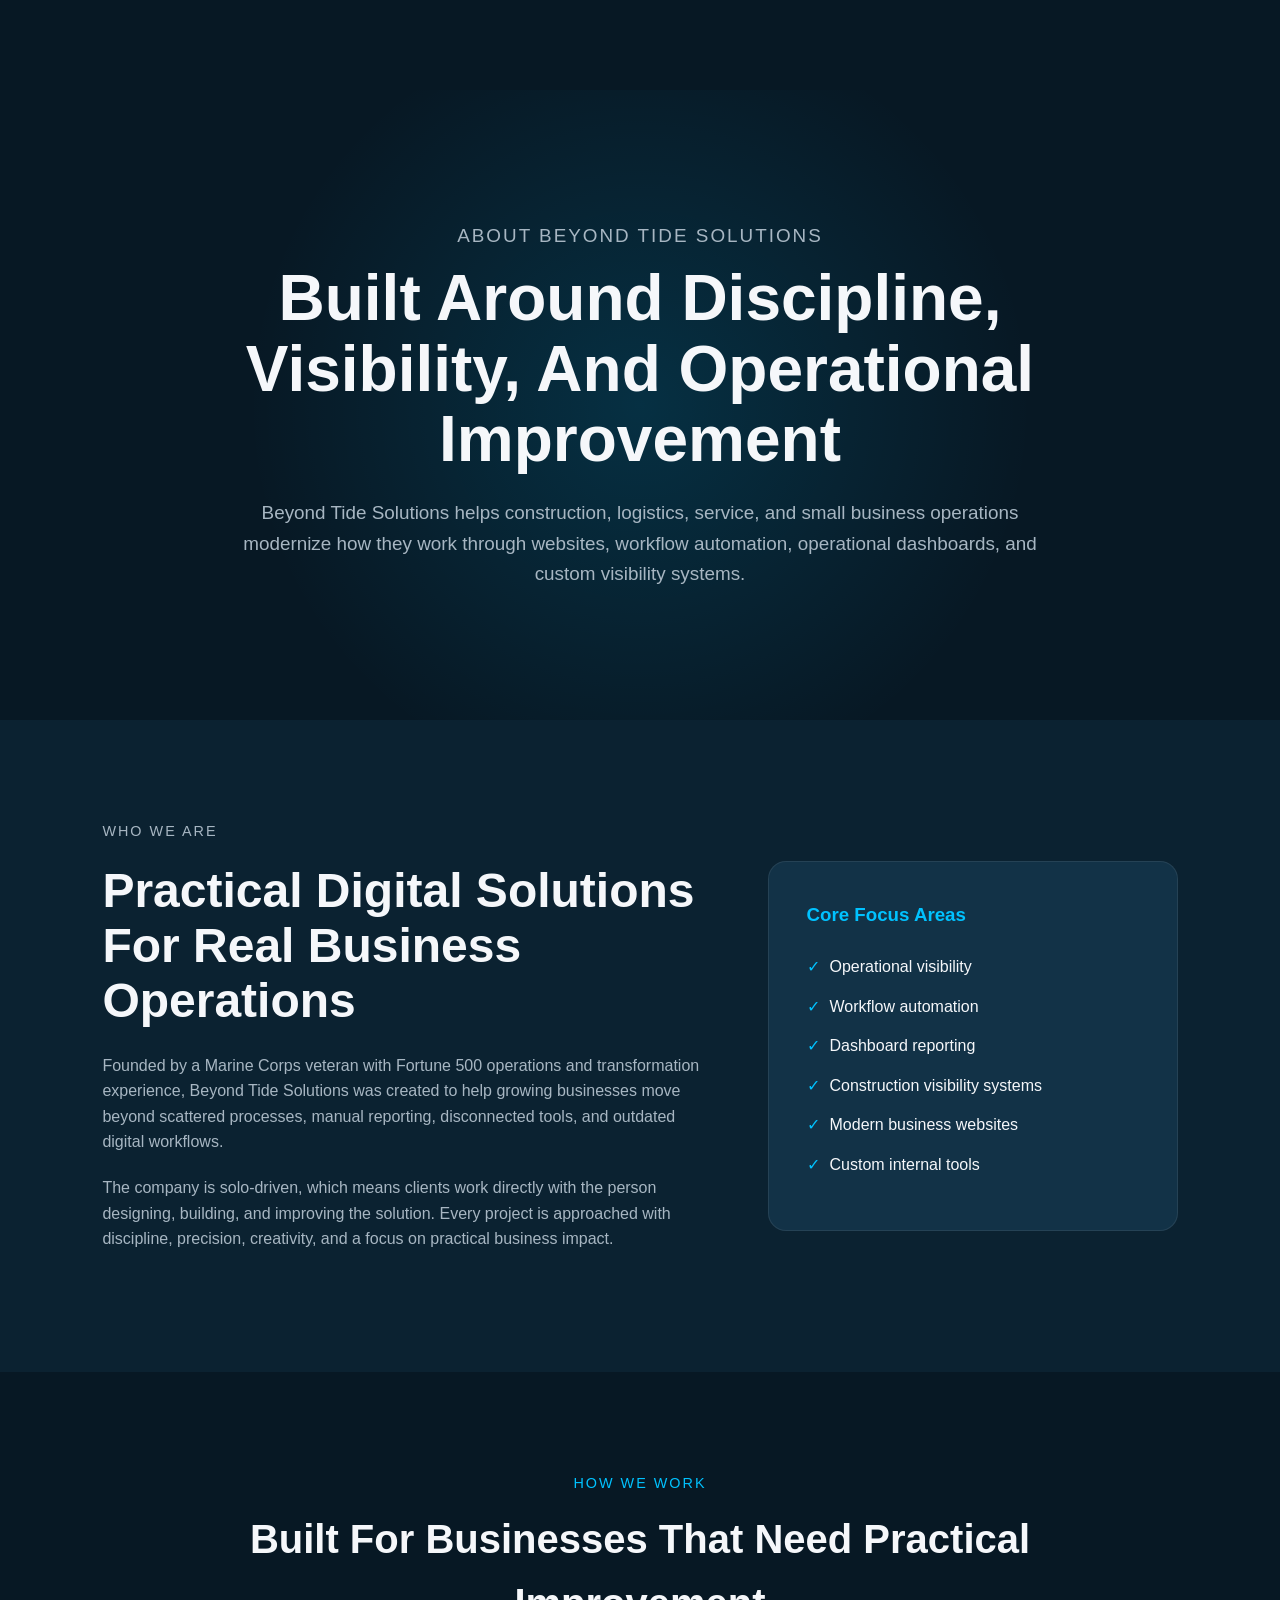
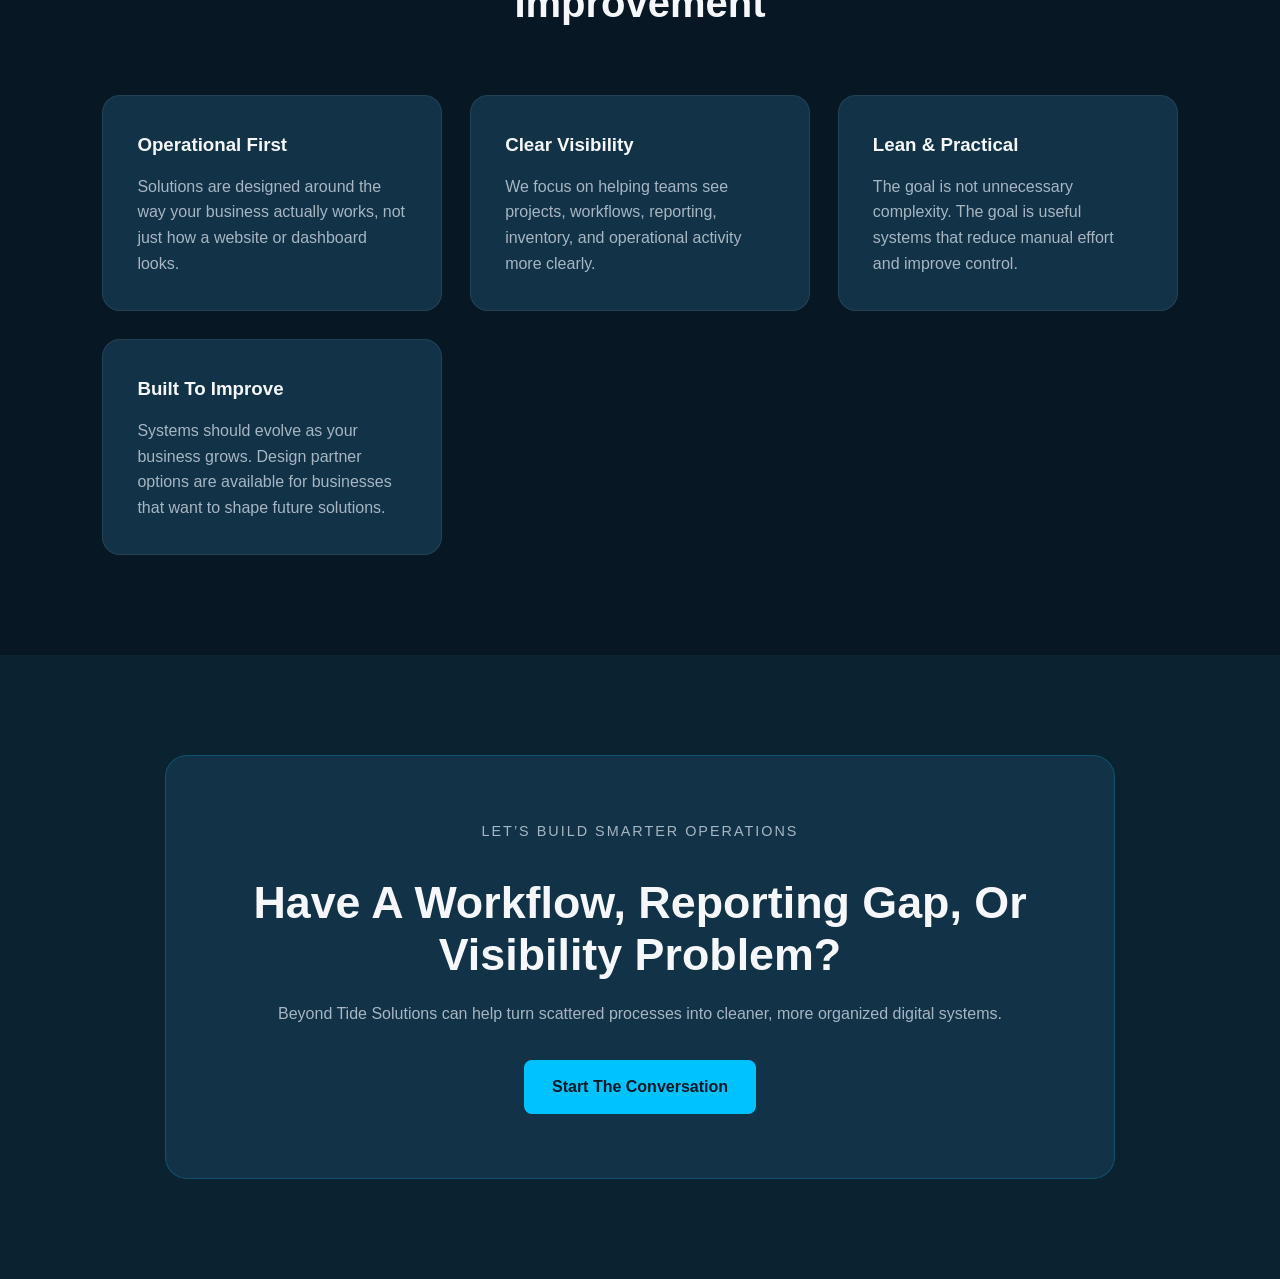
==== about/index.html @ f4d47378 "BTS rebranding" ====
<!DOCTYPE html>
<html lang="en">
<head>
  <meta charset="UTF-8" />
  <meta name="viewport" content="width=device-width, initial-scale=1.0" />

  <title>About | Beyond Tide Solutions</title>

  <link rel="stylesheet" href="../assets/css/global.css">
  <link rel="stylesheet" href="../assets/css/about.css">
</head>
<body>

  <div id="header"></div>

  <main>

    <section class="about-hero">
      <div class="about-hero-content">
        <p class="section-tag">About Beyond Tide Solutions</p>

        <h1>Built Around Discipline, Visibility, And Operational Improvement</h1>

        <p>
          Beyond Tide Solutions helps construction, logistics, service, and small business operations
          modernize how they work through websites, workflow automation, operational dashboards,
          and custom visibility systems.
        </p>
      </div>
    </section>

    <section class="who-section">
      <div class="who-container">

        <div class="who-text">
          <p class="section-tag">Who We Are</p>

          <h2>Practical Digital Solutions For Real Business Operations</h2>

          <p>
            Founded by a Marine Corps veteran with Fortune 500 operations and transformation experience,
            Beyond Tide Solutions was created to help growing businesses move beyond scattered processes,
            manual reporting, disconnected tools, and outdated digital workflows.
          </p>

          <p>
            The company is solo-driven, which means clients work directly with the person designing,
            building, and improving the solution. Every project is approached with discipline, precision,
            creativity, and a focus on practical business impact.
          </p>
        </div>

        <div class="who-card">
          <h3>Core Focus Areas</h3>

          <ul>
            <li>Operational visibility</li>
            <li>Workflow automation</li>
            <li>Dashboard reporting</li>
            <li>Construction visibility systems</li>
            <li>Modern business websites</li>
            <li>Custom internal tools</li>
          </ul>
        </div>

      </div>
    </section>

    <section class="values-section">
      <div class="section-header">
        <p class="section-tag">How We Work</p>
        <h2>Built For Businesses That Need Practical Improvement</h2>
      </div>

      <div class="values-grid">

        <div class="value-card">
          <h3>Operational First</h3>
          <p>
            Solutions are designed around the way your business actually works,
            not just how a website or dashboard looks.
          </p>
        </div>

        <div class="value-card">
          <h3>Clear Visibility</h3>
          <p>
            We focus on helping teams see projects, workflows, reporting,
            inventory, and operational activity more clearly.
          </p>
        </div>

        <div class="value-card">
          <h3>Lean & Practical</h3>
          <p>
            The goal is not unnecessary complexity. The goal is useful systems
            that reduce manual effort and improve control.
          </p>
        </div>

        <div class="value-card">
          <h3>Built To Improve</h3>
          <p>
            Systems should evolve as your business grows. Design partner options
            are available for businesses that want to shape future solutions.
          </p>
        </div>

      </div>
    </section>

    <section class="about-cta">
      <div class="cta-box">
        <p class="section-tag">Let’s Build Smarter Operations</p>

        <h2>Have A Workflow, Reporting Gap, Or Visibility Problem?</h2>

        <p>
          Beyond Tide Solutions can help turn scattered processes into cleaner,
          more organized digital systems.
        </p>

        <a href="../contact/" class="primary-btn">Start The Conversation</a>
      </div>
    </section>

  </main>

  <div id="footer"></div>

  <script src="../assets/js/main.js"></script>
  <script src="../assets/js/about.js"></script>

</body>
</html>
---- assets/css/global.css ----
* {
  margin: 0;
  padding: 0;
  box-sizing: border-box;
}

html {
  scroll-behavior: smooth;
}

body {
  font-family: Arial, Helvetica, sans-serif;
  background-color: #071824;
  color: #F5F7FA;
  line-height: 1.6;
}

a {
  text-decoration: none;
}

section {
  padding: 100px 8%;
}

.section-header {
  text-align: center;
  margin-bottom: 60px;
}

.section-tag {
  color: #00C2FF;
  font-size: 0.9rem;
  letter-spacing: 2px;
  text-transform: uppercase;
  margin-bottom: 12px;
}

.section-header h2 {
  font-size: 2.5rem;
  max-width: 800px;
  margin: auto;
}

.primary-btn {
  display: inline-block;
  background-color: #00C2FF;
  color: #071824;
  padding: 14px 28px;
  border-radius: 8px;
  font-weight: bold;
  transition: 0.3s ease;
}

.primary-btn:hover {
  transform: translateY(-2px);
}

.secondary-btn {
  display: inline-block;
  border: 1px solid #00C2FF;
  color: #00C2FF;
  padding: 14px 28px;
  border-radius: 8px;
  transition: 0.3s ease;
}

.secondary-btn:hover {
  background-color: rgba(0, 194, 255, 0.1);
}






/* =========================
   HEADER
========================= */

.site-header {
  position: fixed;
  top: 0;
  left: 0;

  width: 100%;

  z-index: 1000;

  background: rgba(7, 24, 36, 0.82);

  backdrop-filter: blur(12px);

  border-bottom: 1px solid rgba(255,255,255,0.06);
}

.header-container {
  width: 100%;
  max-width: 1450px;

  margin: auto;

  padding: 18px 5%;

  display: flex;
  justify-content: space-between;
  align-items: center;
}

/* LOGO */

.logo-section {
  display: flex;
  align-items: center;
  gap: 14px;

  color: #F5F7FA;
}

.logo-icon {
  width: 48px;
  height: 48px;

  border-radius: 12px;

  background: linear-gradient(
    135deg,
    #00C2FF,
    #123247
  );

  display: flex;
  align-items: center;
  justify-content: center;

  font-weight: bold;
  font-size: 1rem;

  color: white;
}

.logo-text {
  display: flex;
  flex-direction: column;
}

.logo-title {
  font-size: 1.2rem;
  font-weight: 700;
}

.logo-subtitle {
  font-size: 0.78rem;
  color: #A7B6C2;
  margin-top: 2px;
}

/* NAV */

.main-nav {
  display: flex;
  align-items: center;
  gap: 34px;
}

.main-nav a {
  color: #F5F7FA;

  font-size: 0.95rem;
  font-weight: 500;

  position: relative;

  transition: 0.3s ease;
}

.main-nav a:hover {
  color: #00C2FF;
}

.main-nav a::after {
  content: "";

  position: absolute;
  left: 0;
  bottom: -6px;

  width: 0%;
  height: 2px;

  background-color: #00C2FF;

  transition: 0.3s ease;
}

.main-nav a:hover::after {
  width: 100%;
}

/* MOBILE */

.mobile-menu-btn {
  display: none;

  background: none;
  border: none;

  color: white;

  font-size: 2rem;
  cursor: pointer;
}

/* SPACING FIX FOR FIXED HEADER */

body {
  padding-top: 90px;
}

/* =========================
   MOBILE
========================= */

@media (max-width: 900px) {

  .mobile-menu-btn {
    display: block;
  }

  .main-nav {

    position: absolute;

    top: 100%;
    left: 0;

    width: 100%;

    background-color: #071824;

    flex-direction: column;

    padding: 30px 0;

    gap: 24px;

    display: none;
  }

  .main-nav.active {
    display: flex;
  }

  .logo-subtitle {
    display: none;
  }

}

/* =========================
   DROPDOWN
========================= */

.dropdown {
  position: relative;
  display: flex;
  align-items: center;

  height: 100%;
}

.dropdown-btn {
  background: none;
  border: none;

  color: #F5F7FA;

  font-size: 0.95rem;
  font-weight: 500;

  cursor: pointer;

  transition: 0.3s ease;

  padding: 10px 0;
}

.dropdown-btn:hover {
  color: #00C2FF;
}

/* Invisible hover bridge */
.dropdown::after {
  content: "";

  position: absolute;

  top: 100%;
  left: 0;

  width: 100%;
  height: 20px;
}

.dropdown-content {

  position: absolute;

  top: calc(100% + 12px);
  left: 0;

  min-width: 280px;

  background-color: #0B2231;

  border: 1px solid rgba(255,255,255,0.08);

  border-radius: 12px;

  padding: 12px 0;

  display: flex;
  flex-direction: column;

  box-shadow:
    0 10px 30px rgba(0,0,0,0.35);

  overflow: hidden;

  z-index: 999;

  opacity: 0;
  visibility: hidden;

  transform: translateY(10px);

  transition:
    opacity 0.25s ease,
    transform 0.25s ease,
    visibility 0.25s ease;
}

.dropdown-content a {

  padding: 14px 20px;

  color: #F5F7FA;

  transition: 0.3s ease;
}

.dropdown-content a:hover {
  background-color: rgba(0,194,255,0.08);
  color: #00C2FF;
}

/* SHOW DROPDOWN */

.dropdown:hover .dropdown-content {

  opacity: 1;
  visibility: visible;

  transform: translateY(0);
}





/* =========================
   FOOTER
========================= */

.site-footer {

  background-color: #05131D;

  border-top: 1px solid rgba(255,255,255,0.06);

  margin-top: 100px;
}

.footer-container {

  max-width: 1450px;

  margin: auto;

  padding: 80px 5% 50px;

  display: grid;
  grid-template-columns: 2fr 1fr 1fr;

  gap: 60px;
}

/* LOGO */

.footer-logo {
  display: flex;
  align-items: center;
  gap: 16px;

  margin-bottom: 24px;
}

.footer-logo-icon {

  width: 54px;
  height: 54px;

  border-radius: 14px;

  background: linear-gradient(
    135deg,
    #00C2FF,
    #123247
  );

  display: flex;
  align-items: center;
  justify-content: center;

  font-weight: bold;

  color: white;
}

.footer-logo h3 {
  margin-bottom: 4px;
}

.footer-logo p {
  color: #A7B6C2;
  font-size: 0.9rem;
}

.footer-description {

  color: #A7B6C2;

  max-width: 450px;

  line-height: 1.8;
}

/* FOOTER LINKS */

.footer-column h4 {

  margin-bottom: 24px;

  color: #F5F7FA;
}

.footer-links {
  list-style: none;
}

.footer-links li {
  margin-bottom: 16px;
}

.footer-links a {

  color: #A7B6C2;

  transition: 0.3s ease;
}

.footer-links a:hover {
  color: #00C2FF;
}

/* BOTTOM */

.footer-bottom {

  border-top: 1px solid rgba(255,255,255,0.06);

  padding: 24px 5%;

  text-align: center;
}

.footer-bottom p {
  color: #6F8797;
  font-size: 0.9rem;
}

/* MOBILE */

@media (max-width: 900px) {

  .footer-container {

    grid-template-columns: 1fr;

    gap: 50px;
  }

}
---- assets/css/about.css ----
.about-hero {
  min-height: 70vh;
  display: flex;
  align-items: center;
  justify-content: center;
  text-align: center;

  background:
    radial-gradient(circle at center, rgba(0, 194, 255, 0.14), transparent 55%),
    linear-gradient(rgba(7, 24, 36, 0.94), rgba(7, 24, 36, 0.98));
}

.about-hero-content {
  max-width: 950px;
  padding: 0 6%;
}

.about-hero h1 {
  font-size: 4rem;
  line-height: 1.1;
  margin-bottom: 24px;
}

.about-hero p {
  color: #A7B6C2;
  font-size: 1.18rem;
}

.who-section {
  background-color: #0B2231;
}

.who-container {
  max-width: 1250px;
  margin: auto;

  display: grid;
  grid-template-columns: 1.2fr 0.8fr;
  gap: 50px;
  align-items: center;
}

.who-text h2 {
  font-size: 3rem;
  line-height: 1.15;
  margin-bottom: 24px;
}

.who-text p {
  color: #A7B6C2;
  margin-bottom: 20px;
}

.who-card {
  background-color: #123247;
  border: 1px solid rgba(255,255,255,0.08);
  border-radius: 18px;
  padding: 38px;
}

.who-card h3 {
  margin-bottom: 24px;
  color: #00C2FF;
}

.who-card ul {
  list-style: none;
}

.who-card li {
  margin-bottom: 14px;
  color: #F5F7FA;
}

.who-card li::before {
  content: "✓";
  color: #00C2FF;
  margin-right: 10px;
}

.values-section {
  background-color: #071824;
}

.values-grid {
  display: grid;
  grid-template-columns: repeat(auto-fit, minmax(250px, 1fr));
  gap: 28px;
}

.value-card {
  background-color: #123247;
  border: 1px solid rgba(255,255,255,0.08);
  border-radius: 18px;
  padding: 34px;
  transition: 0.3s ease;
}

.value-card:hover {
  transform: translateY(-5px);
  border-color: rgba(0, 194, 255, 0.45);
}

.value-card h3 {
  margin-bottom: 14px;
  color: #F5F7FA;
}

.value-card p {
  color: #A7B6C2;
}

.about-cta {
  background-color: #0B2231;
}

.cta-box {
  max-width: 950px;
  margin: auto;
  text-align: center;
  background-color: #123247;
  padding: 64px;
  border-radius: 22px;
  border: 1px solid rgba(0, 194, 255, 0.22);
}

.cta-box h2 {
  font-size: 2.8rem;
  line-height: 1.15;
  margin-bottom: 20px;
}

.cta-box p {
  color: #A7B6C2;
  margin-bottom: 34px;
}

.hidden {
  opacity: 0;
  transform: translateY(24px);
}

.show {
  opacity: 1;
  transform: translateY(0);
  transition: opacity 0.6s ease, transform 0.6s ease;
}

@media (max-width: 900px) {
  .about-hero h1 {
    font-size: 2.7rem;
  }

  .who-container {
    grid-template-columns: 1fr;
  }

  .who-text h2 {
    font-size: 2.2rem;
  }

  .cta-box {
    padding: 42px 24px;
  }

  .cta-box h2 {
    font-size: 2rem;
  }
}
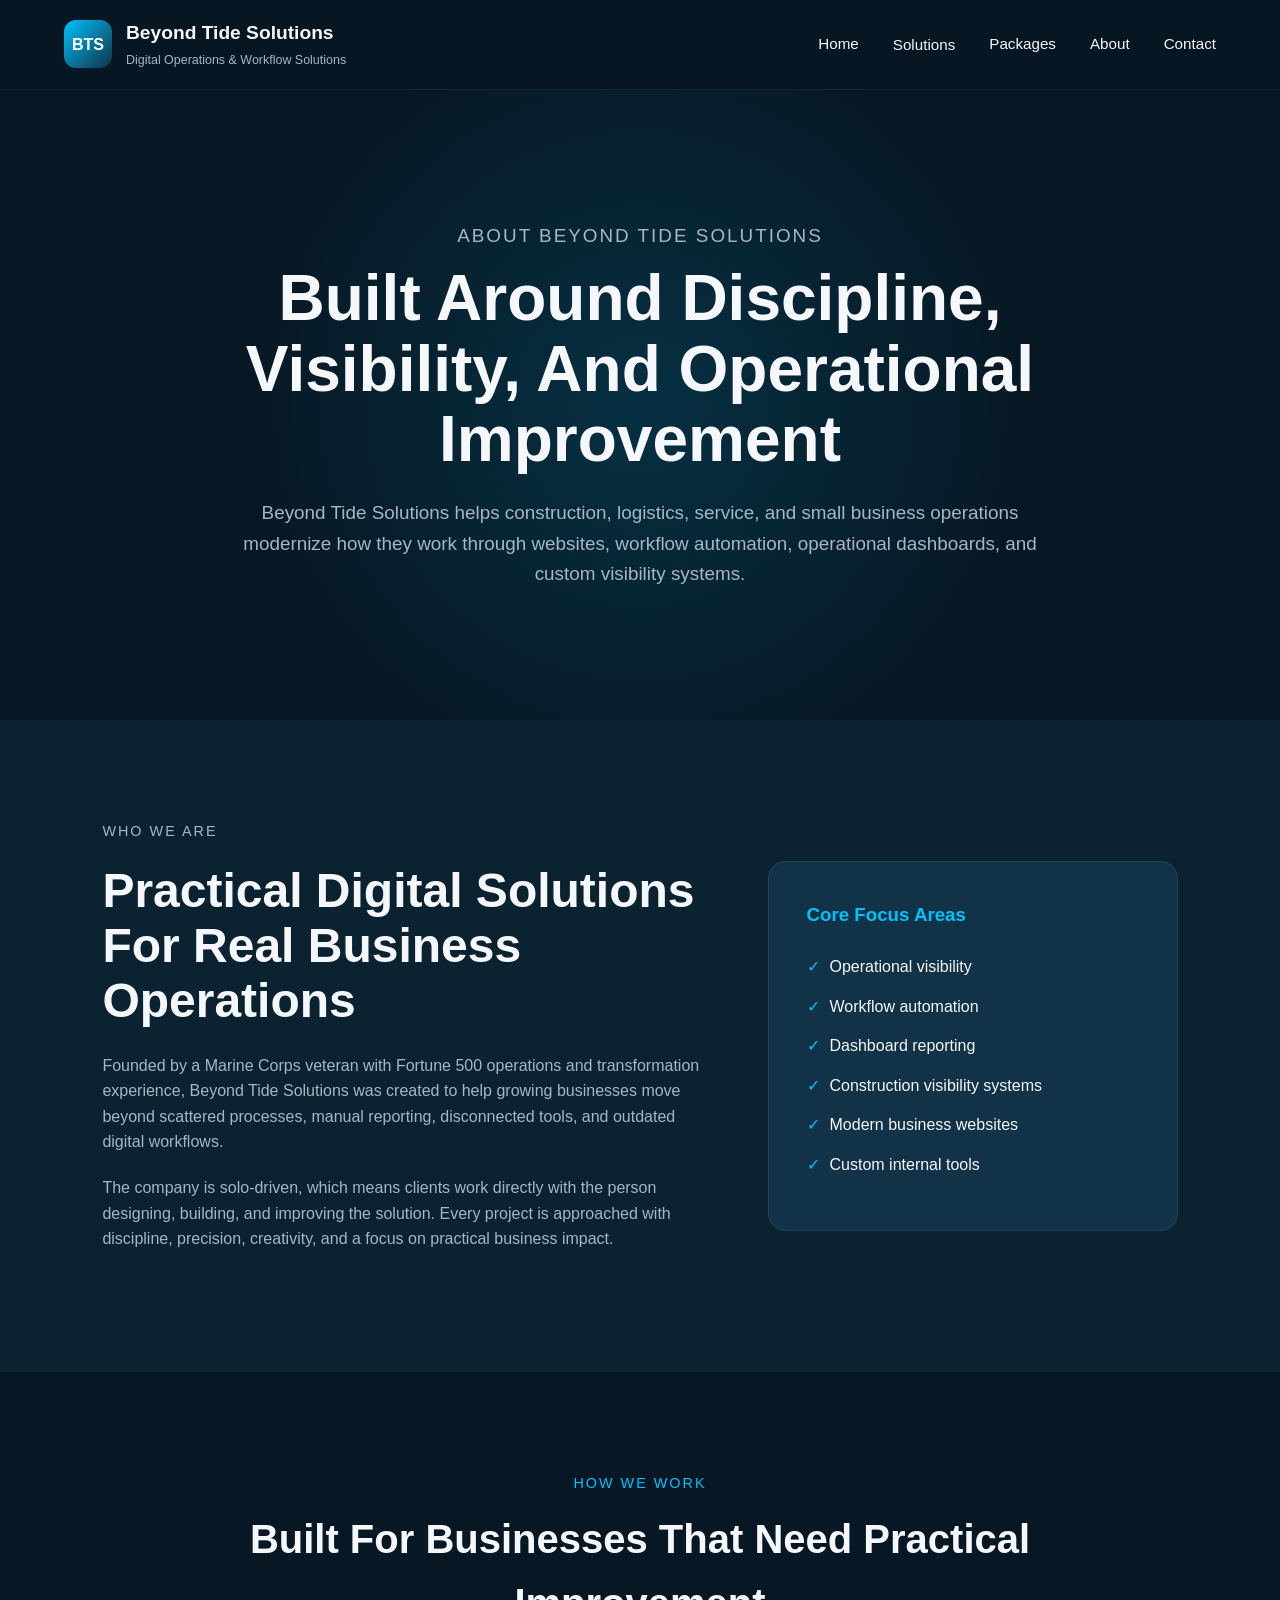
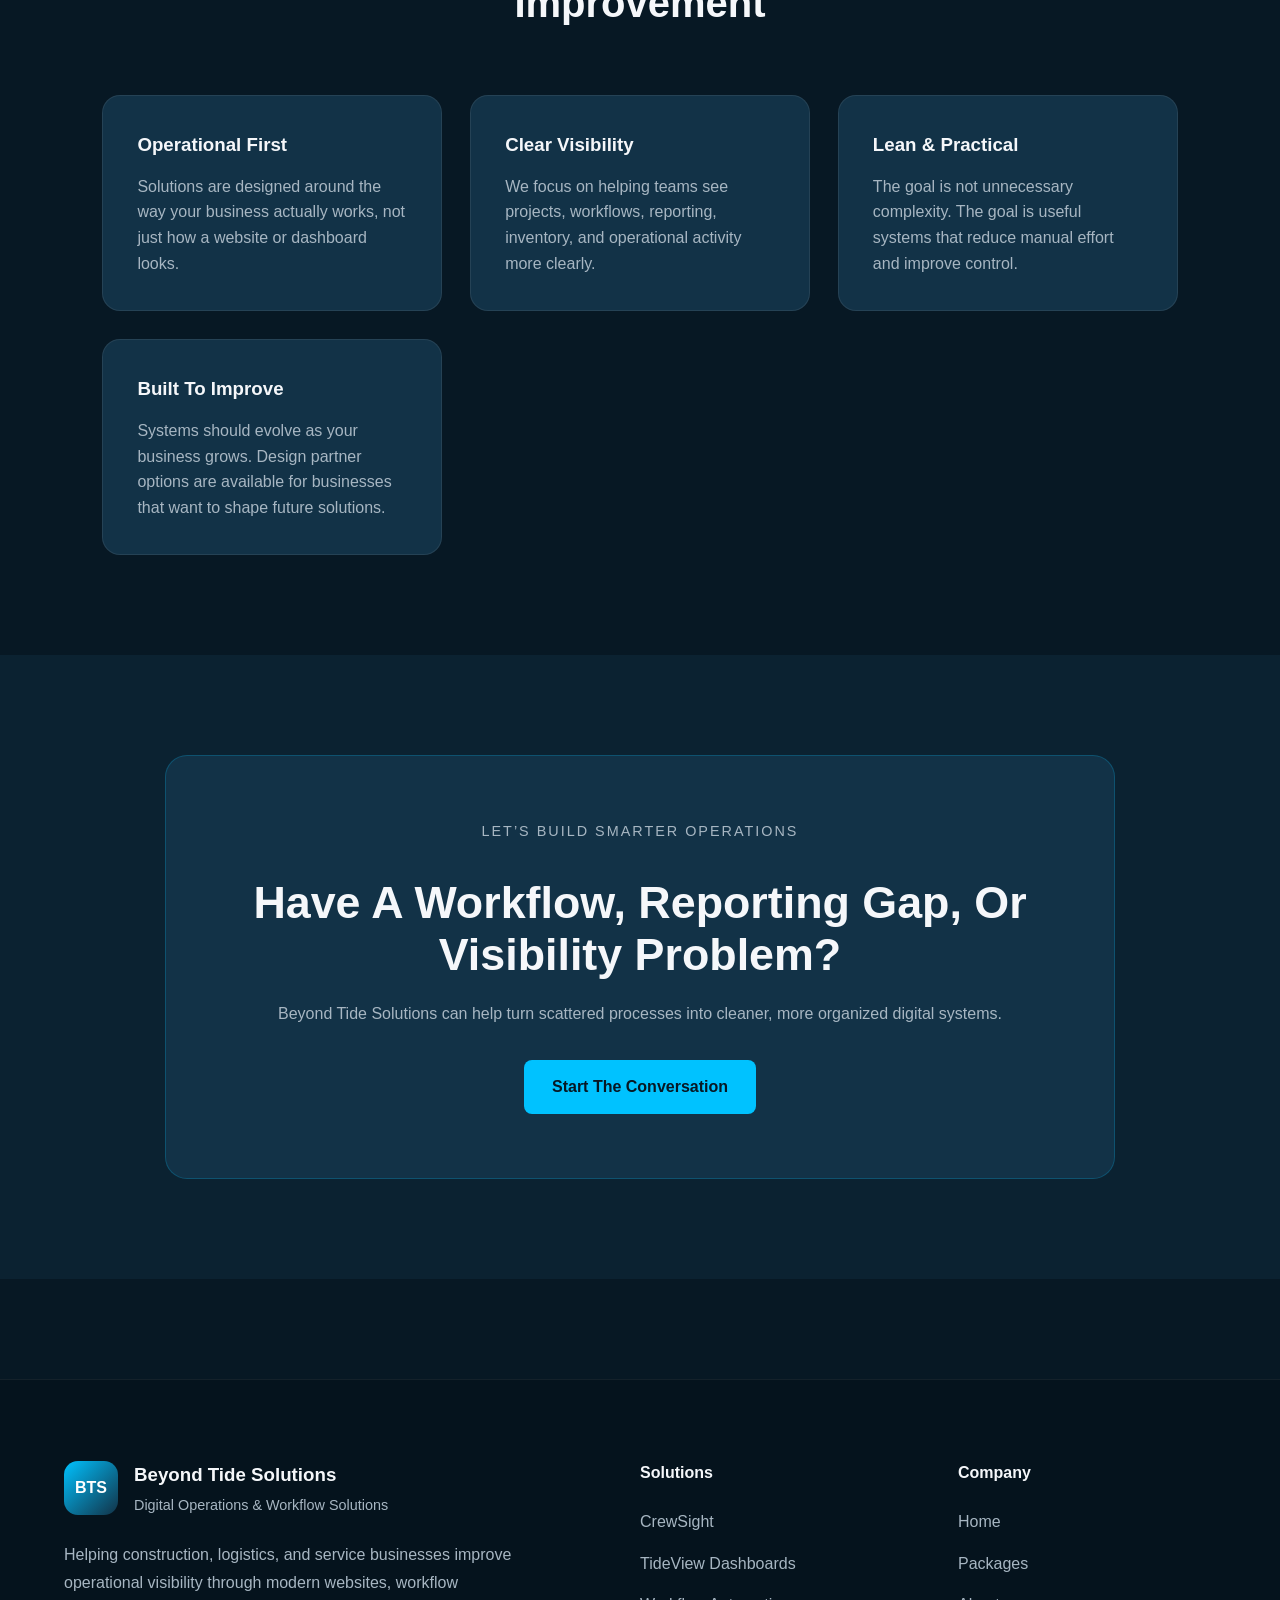
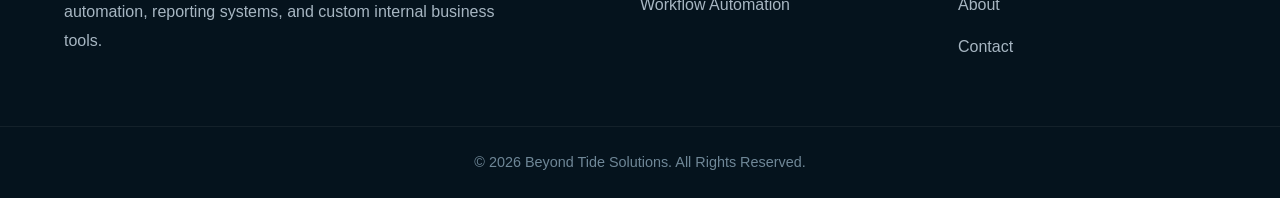
==== commit b0f53295: "update to JS" ====
--- a/about/index.html
+++ b/about/index.html
@@ -8,6 +8,9 @@
 
   <link rel="stylesheet" href="../assets/css/global.css">
   <link rel="stylesheet" href="../assets/css/about.css">
+
+  <link rel="icon" type="image/png" href="../assets/Folder.Images/favicon.png">
+
 </head>
 <body>
 
@@ -128,8 +131,8 @@
 
   <div id="footer"></div>
 
-  <script src="../assets/js/main.js"></script>
-  <script src="../assets/js/about.js"></script>
+  <script src="../assets/JS/header-nav.js"></script>
+  <script src="../assets/JS/about.js"></script>
 
 </body>
 </html>
